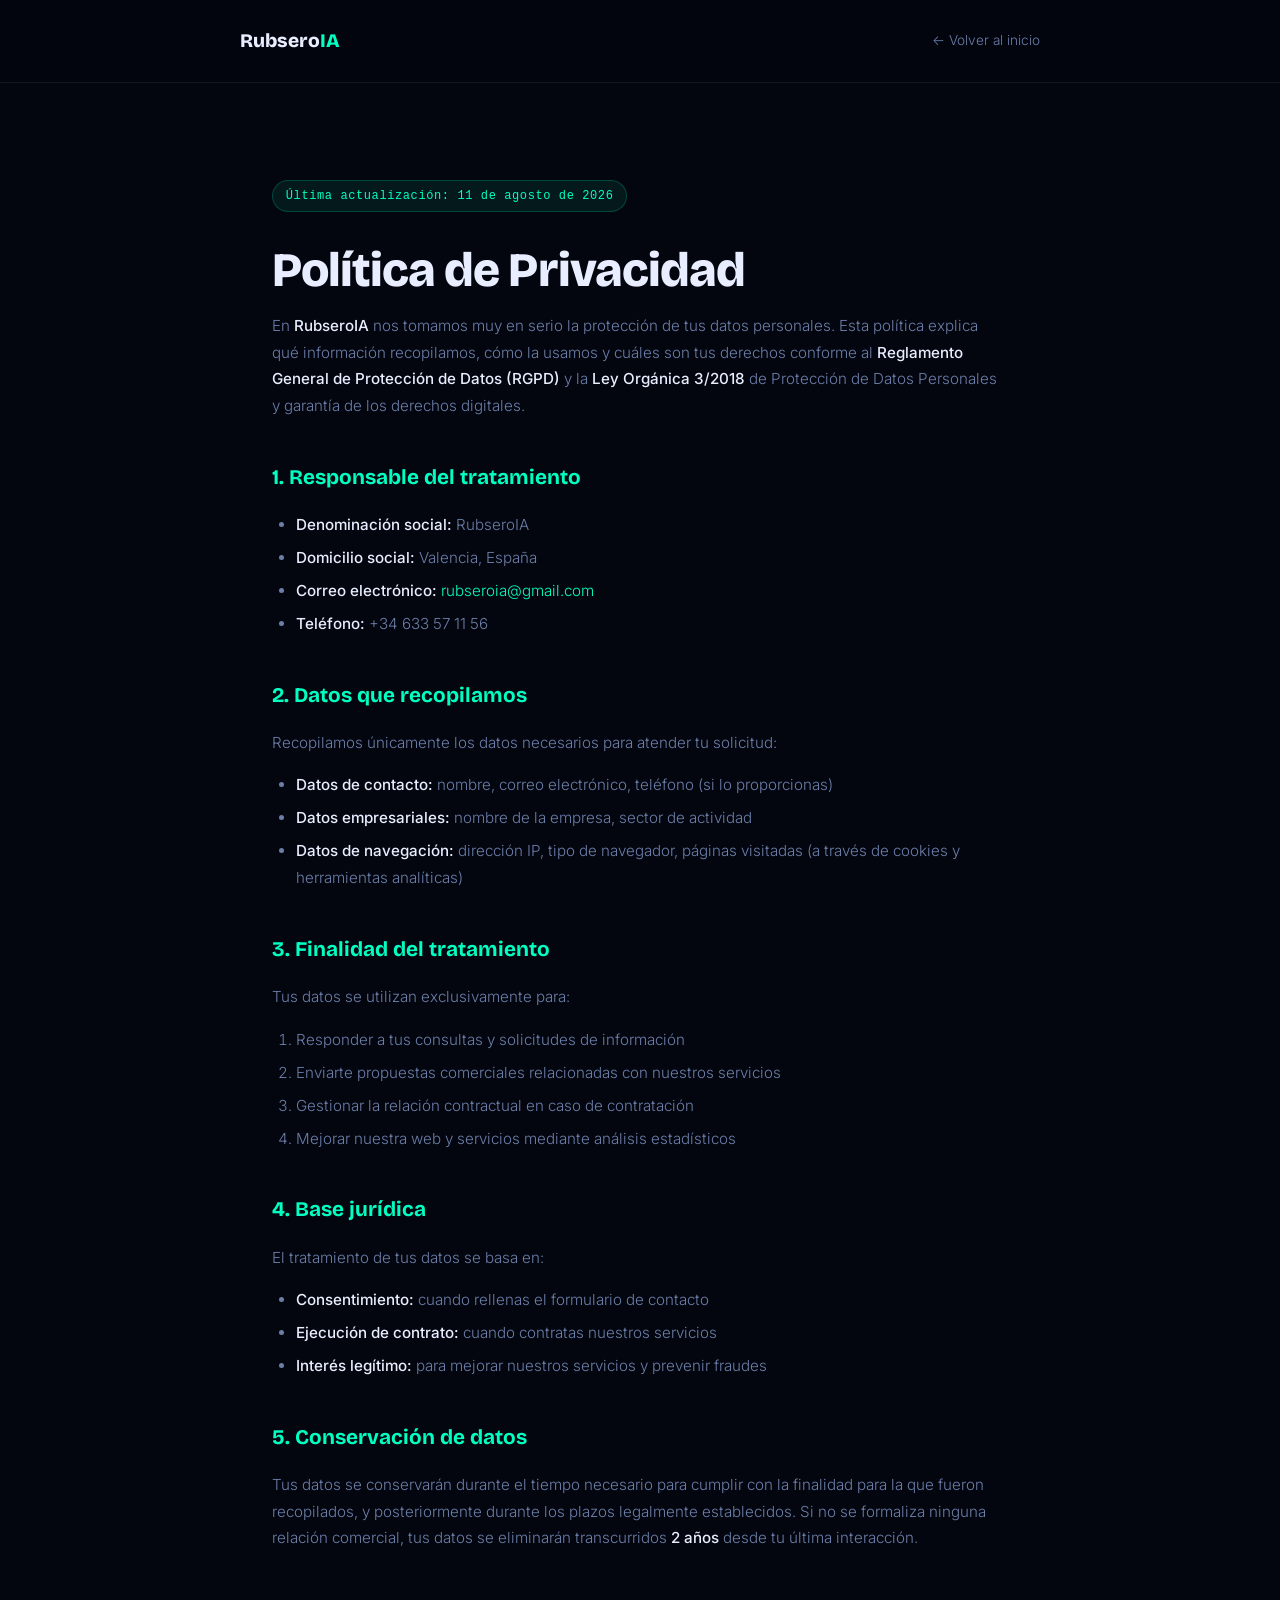
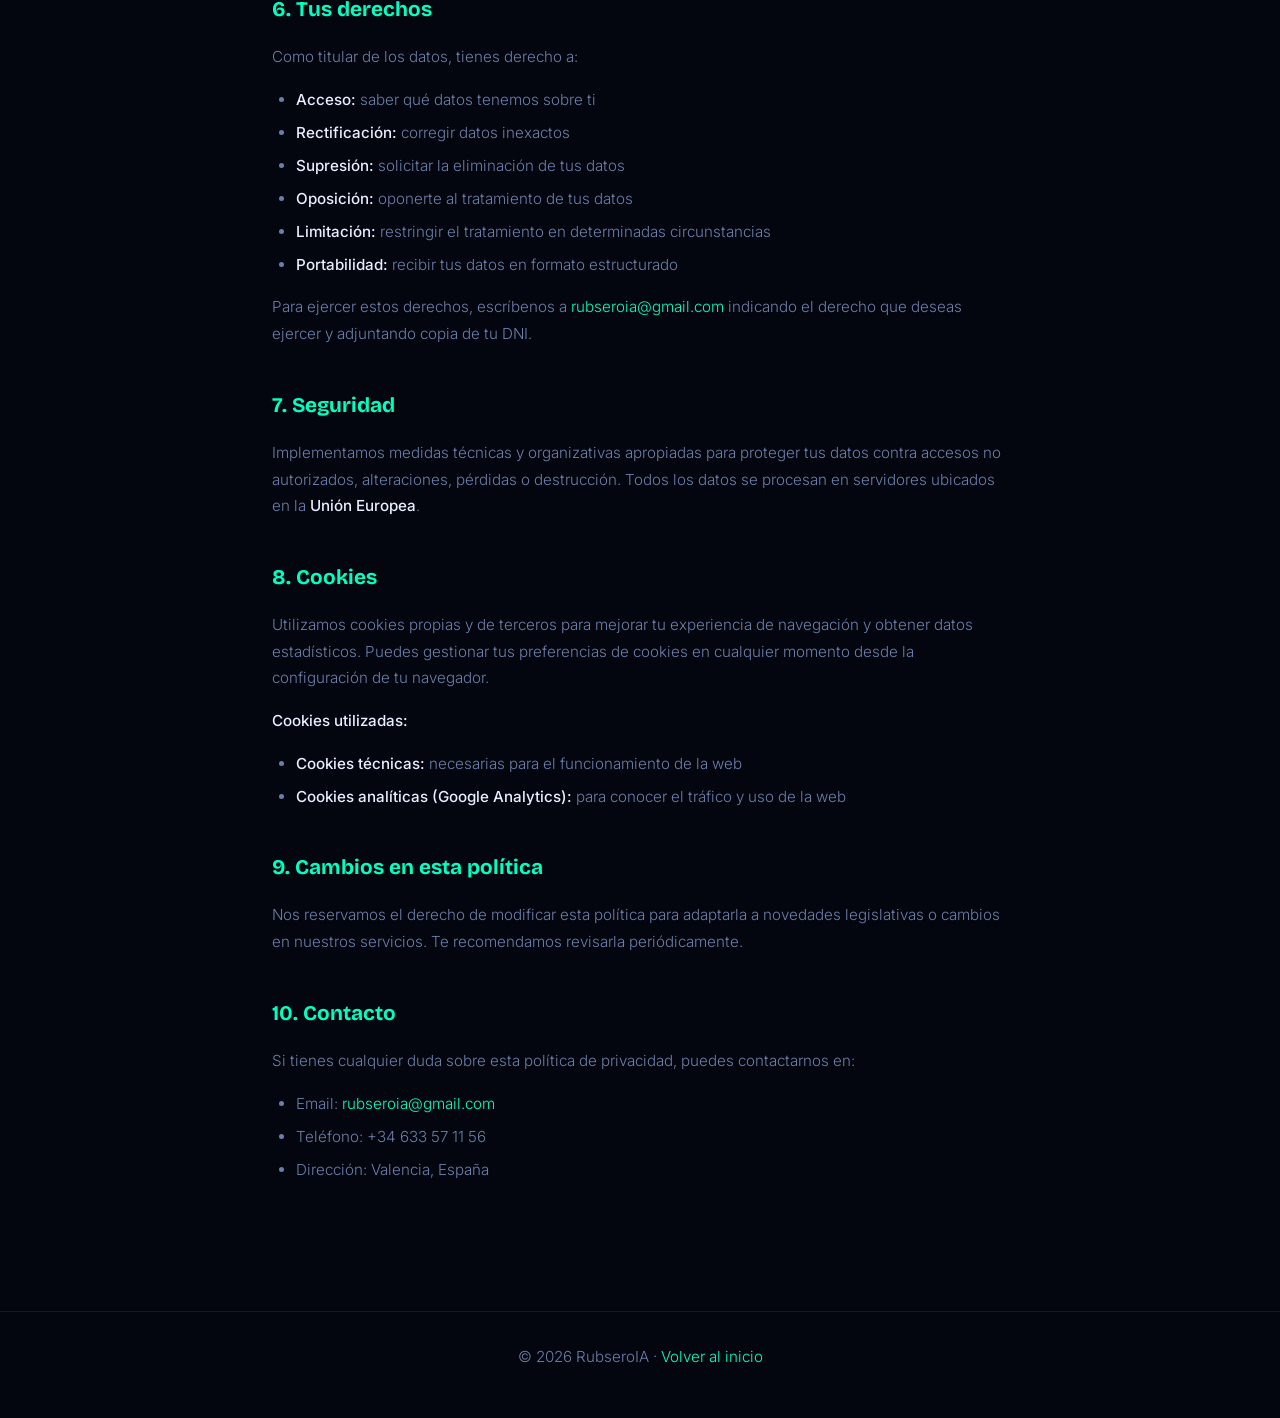
==== src/privacidad/index.html @ 494f7a77 "Initial commit - RubseroIA web (landing, SEO, RGPD, CI/CD)" ====
<!DOCTYPE html>
<html lang="es">
<head>
<meta charset="UTF-8">
<meta name="viewport" content="width=device-width, initial-scale=1.0">
<title>Política de Privacidad — RubseroIA</title>
<meta name="description" content="Política de privacidad de RubseroIA. Cumplimiento con el RGPD. Protección de datos personales.">
<meta name="robots" content="index, follow">
<link rel="canonical" href="https://rubseroIA.com/privacidad/">
<meta name="theme-color" content="#04060F">
<link rel="preconnect" href="https://fonts.googleapis.com">
<link rel="preconnect" href="https://fonts.gstatic.com" crossorigin>
<link href="https://fonts.googleapis.com/css2?family=Bricolage+Grotesque:opsz,wght@12..96,700;12..96,800&family=Inter:wght@300;400;500&display=swap" rel="stylesheet">
<style>
*,*::before,*::after{box-sizing:border-box;margin:0;padding:0}
:root{--bg:#04060F;--bg2:#080D1C;--g1:#01FFC2;--text:#E8EEFF;--text2:#6B7FAA;--text3:#2E3A58;--border:rgba(255,255,255,0.07);--card:rgba(255,255,255,0.035);--r:16px}
html{scroll-behavior:smooth}
body{font-family:'Inter',sans-serif;background:var(--bg);color:var(--text);line-height:1.75;font-weight:300;padding:0}
.container{max-width:800px;margin:0 auto;padding:6rem 2rem 4rem}
header{padding:1.5rem 2rem;border-bottom:1px solid var(--border);position:sticky;top:0;background:rgba(4,6,15,.95);backdrop-filter:blur(20px);z-index:100}
.header-inner{max-width:800px;margin:0 auto;display:flex;justify-content:space-between;align-items:center}
.logo{font-family:'Bricolage Grotesque',sans-serif;font-weight:800;font-size:1.2rem;color:var(--text);text-decoration:none}
.logo em{color:var(--g1);font-style:normal}
.back{color:var(--text2);text-decoration:none;font-size:.85rem;transition:color .2s}
.back:hover{color:var(--g1)}
h1{font-family:'Bricolage Grotesque',sans-serif;font-size:clamp(2rem,5vw,3rem);font-weight:800;letter-spacing:-.02em;margin-bottom:1rem;line-height:1.1}
h2{font-family:'Bricolage Grotesque',sans-serif;font-size:1.3rem;font-weight:700;margin-top:2.5rem;margin-bottom:1rem;color:var(--g1)}
h3{font-family:'Bricolage Grotesque',sans-serif;font-size:1.05rem;font-weight:700;margin-top:1.8rem;margin-bottom:.6rem;color:var(--text)}
p{color:var(--text2);margin-bottom:1rem;font-size:.95rem}
ul,ol{color:var(--text2);margin-bottom:1rem;padding-left:1.5rem;font-size:.95rem}
li{margin-bottom:.4rem}
strong{color:var(--text);font-weight:500}
a{color:var(--g1);text-decoration:none}
a:hover{text-decoration:underline}
.update{display:inline-block;background:rgba(1,255,194,.08);border:1px solid rgba(1,255,194,.2);color:var(--g1);font-size:.75rem;padding:.3rem .8rem;border-radius:100px;margin-bottom:2rem;font-family:'Space Mono',monospace;letter-spacing:.05em}
footer{border-top:1px solid var(--border);padding:2rem;text-align:center;color:var(--text3);font-size:.8rem;margin-top:3rem}
@media(max-width:640px){.container{padding:5rem 1.2rem 3rem}}
</style>
</head>
<body>
<header>
  <div class="header-inner">
    <a href="/" class="logo">Rubsero<em>IA</em></a>
    <a href="/" class="back">← Volver al inicio</a>
  </div>
</header>

<div class="container">
  <span class="update">Última actualización: 11 de agosto de 2026</span>
  <h1>Política de Privacidad</h1>
  <p>En <strong>RubseroIA</strong> nos tomamos muy en serio la protección de tus datos personales. Esta política explica qué información recopilamos, cómo la usamos y cuáles son tus derechos conforme al <strong>Reglamento General de Protección de Datos (RGPD)</strong> y la <strong>Ley Orgánica 3/2018</strong> de Protección de Datos Personales y garantía de los derechos digitales.</p>

  <h2>1. Responsable del tratamiento</h2>
  <ul>
    <li><strong>Denominación social:</strong> RubseroIA</li>
    <li><strong>Domicilio social:</strong> Valencia, España</li>
    <li><strong>Correo electrónico:</strong> <a href="mailto:rubseroia@gmail.com">rubseroia@gmail.com</a></li>
    <li><strong>Teléfono:</strong> +34 633 57 11 56</li>
  </ul>

  <h2>2. Datos que recopilamos</h2>
  <p>Recopilamos únicamente los datos necesarios para atender tu solicitud:</p>
  <ul>
    <li><strong>Datos de contacto:</strong> nombre, correo electrónico, teléfono (si lo proporcionas)</li>
    <li><strong>Datos empresariales:</strong> nombre de la empresa, sector de actividad</li>
    <li><strong>Datos de navegación:</strong> dirección IP, tipo de navegador, páginas visitadas (a través de cookies y herramientas analíticas)</li>
  </ul>

  <h2>3. Finalidad del tratamiento</h2>
  <p>Tus datos se utilizan exclusivamente para:</p>
  <ol>
    <li>Responder a tus consultas y solicitudes de información</li>
    <li>Enviarte propuestas comerciales relacionadas con nuestros servicios</li>
    <li>Gestionar la relación contractual en caso de contratación</li>
    <li>Mejorar nuestra web y servicios mediante análisis estadísticos</li>
  </ol>

  <h2>4. Base jurídica</h2>
  <p>El tratamiento de tus datos se basa en:</p>
  <ul>
    <li><strong>Consentimiento:</strong> cuando rellenas el formulario de contacto</li>
    <li><strong>Ejecución de contrato:</strong> cuando contratas nuestros servicios</li>
    <li><strong>Interés legítimo:</strong> para mejorar nuestros servicios y prevenir fraudes</li>
  </ul>

  <h2>5. Conservación de datos</h2>
  <p>Tus datos se conservarán durante el tiempo necesario para cumplir con la finalidad para la que fueron recopilados, y posteriormente durante los plazos legalmente establecidos. Si no se formaliza ninguna relación comercial, tus datos se eliminarán transcurridos <strong>2 años</strong> desde tu última interacción.</p>

  <h2>6. Tus derechos</h2>
  <p>Como titular de los datos, tienes derecho a:</p>
  <ul>
    <li><strong>Acceso:</strong> saber qué datos tenemos sobre ti</li>
    <li><strong>Rectificación:</strong> corregir datos inexactos</li>
    <li><strong>Supresión:</strong> solicitar la eliminación de tus datos</li>
    <li><strong>Oposición:</strong> oponerte al tratamiento de tus datos</li>
    <li><strong>Limitación:</strong> restringir el tratamiento en determinadas circunstancias</li>
    <li><strong>Portabilidad:</strong> recibir tus datos en formato estructurado</li>
  </ul>
  <p>Para ejercer estos derechos, escríbenos a <a href="mailto:rubseroia@gmail.com">rubseroia@gmail.com</a> indicando el derecho que deseas ejercer y adjuntando copia de tu DNI.</p>

  <h2>7. Seguridad</h2>
  <p>Implementamos medidas técnicas y organizativas apropiadas para proteger tus datos contra accesos no autorizados, alteraciones, pérdidas o destrucción. Todos los datos se procesan en servidores ubicados en la <strong>Unión Europea</strong>.</p>

  <h2>8. Cookies</h2>
  <p>Utilizamos cookies propias y de terceros para mejorar tu experiencia de navegación y obtener datos estadísticos. Puedes gestionar tus preferencias de cookies en cualquier momento desde la configuración de tu navegador.</p>
  <p><strong>Cookies utilizadas:</strong></p>
  <ul>
    <li><strong>Cookies técnicas:</strong> necesarias para el funcionamiento de la web</li>
    <li><strong>Cookies analíticas (Google Analytics):</strong> para conocer el tráfico y uso de la web</li>
  </ul>

  <h2>9. Cambios en esta política</h2>
  <p>Nos reservamos el derecho de modificar esta política para adaptarla a novedades legislativas o cambios en nuestros servicios. Te recomendamos revisarla periódicamente.</p>

  <h2>10. Contacto</h2>
  <p>Si tienes cualquier duda sobre esta política de privacidad, puedes contactarnos en:</p>
  <ul>
    <li>Email: <a href="mailto:rubseroia@gmail.com">rubseroia@gmail.com</a></li>
    <li>Teléfono: +34 633 57 11 56</li>
    <li>Dirección: Valencia, España</li>
  </ul>
</div>

<footer>
  <p>© 2026 RubseroIA · <a href="/">Volver al inicio</a></p>
</footer>
</body>
</html>
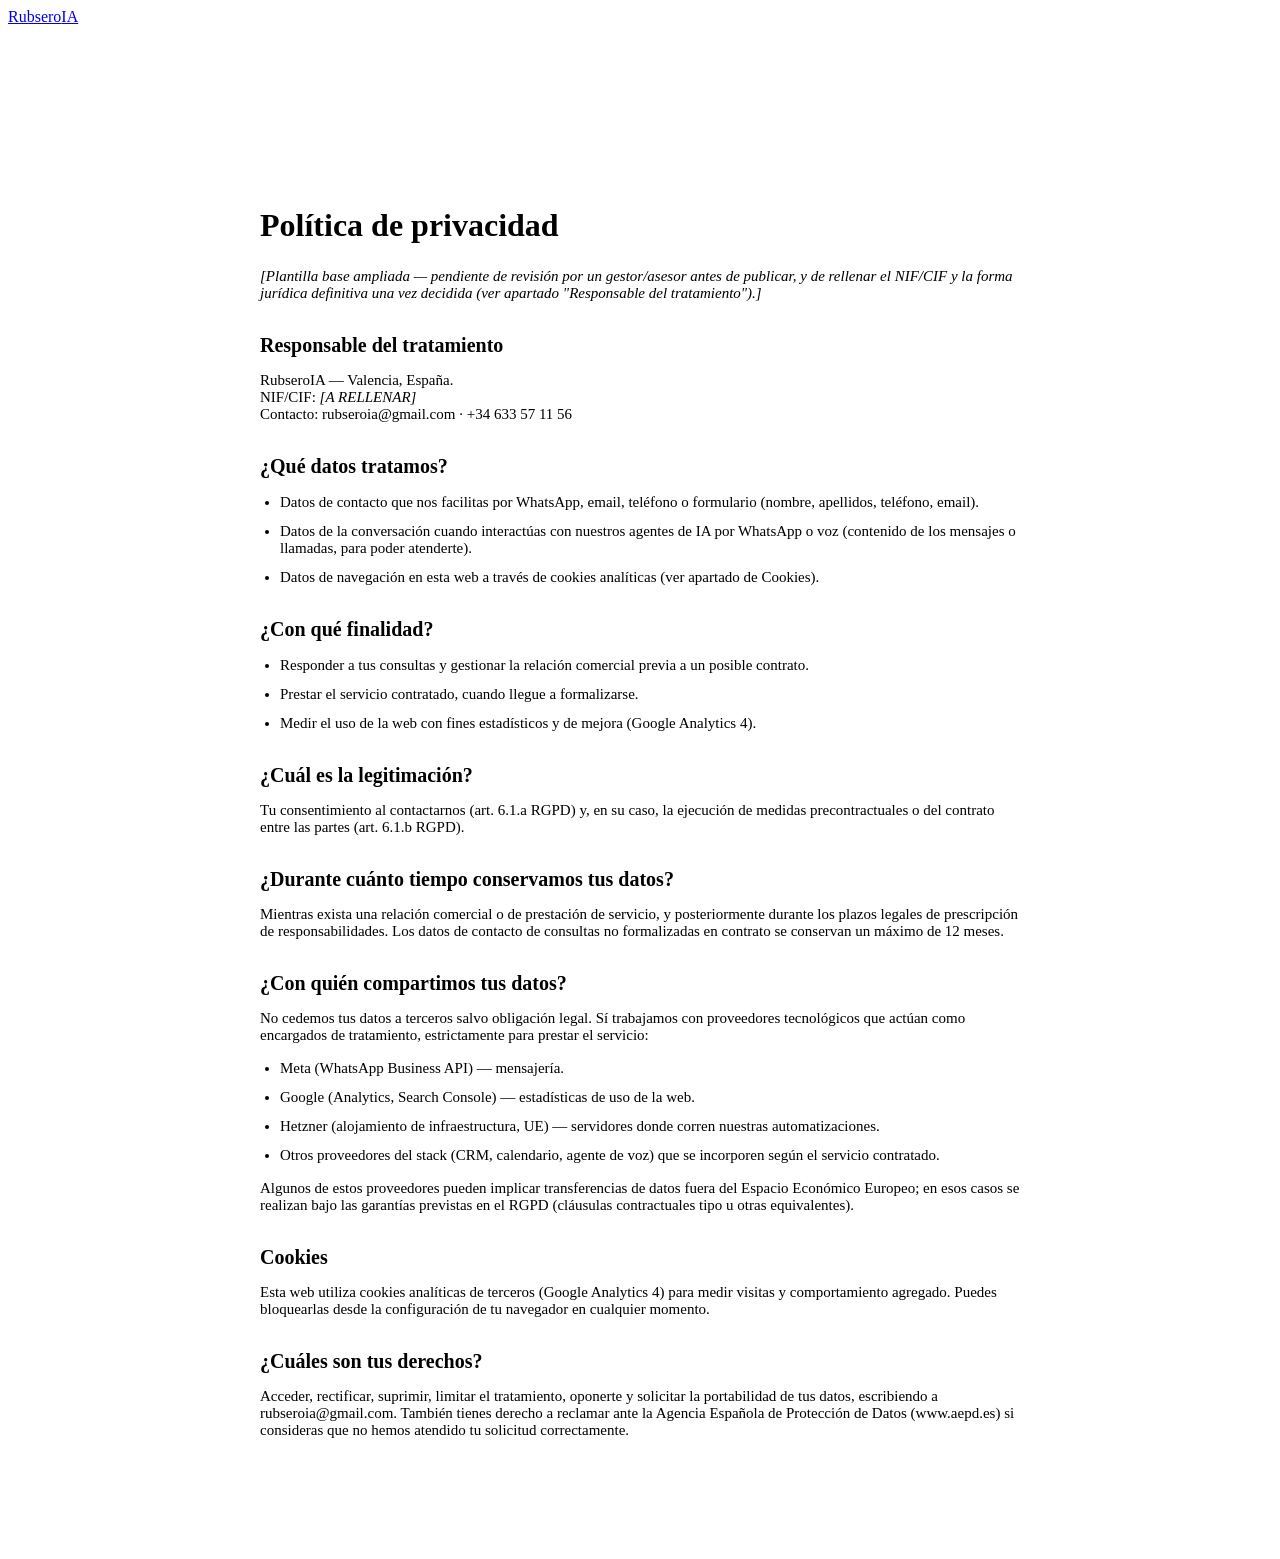
==== commit 8ce1f4de: "Add files via upload" ====
--- a/src/privacidad/index.html
+++ b/src/privacidad/index.html
@@ -3,126 +3,70 @@
 <head>
 <meta charset="UTF-8">
 <meta name="viewport" content="width=device-width, initial-scale=1.0">
-<title>Política de Privacidad — RubseroIA</title>
-<meta name="description" content="Política de privacidad de RubseroIA. Cumplimiento con el RGPD. Protección de datos personales.">
+<title>Política de privacidad — RubseroIA</title>
 <meta name="robots" content="index, follow">
-<link rel="canonical" href="https://rubseroIA.com/privacidad/">
-<meta name="theme-color" content="#04060F">
 <link rel="preconnect" href="https://fonts.googleapis.com">
 <link rel="preconnect" href="https://fonts.gstatic.com" crossorigin>
-<link href="https://fonts.googleapis.com/css2?family=Bricolage+Grotesque:opsz,wght@12..96,700;12..96,800&family=Inter:wght@300;400;500&display=swap" rel="stylesheet">
+<link href="https://fonts.googleapis.com/css2?family=Bricolage+Grotesque:wght@700;800&family=Inter:wght@400;600&display=swap" rel="stylesheet">
+<link rel="stylesheet" href="/assets/css/main.min.css">
 <style>
-*,*::before,*::after{box-sizing:border-box;margin:0;padding:0}
-:root{--bg:#04060F;--bg2:#080D1C;--g1:#01FFC2;--text:#E8EEFF;--text2:#6B7FAA;--text3:#2E3A58;--border:rgba(255,255,255,0.07);--card:rgba(255,255,255,0.035);--r:16px}
-html{scroll-behavior:smooth}
-body{font-family:'Inter',sans-serif;background:var(--bg);color:var(--text);line-height:1.75;font-weight:300;padding:0}
-.container{max-width:800px;margin:0 auto;padding:6rem 2rem 4rem}
-header{padding:1.5rem 2rem;border-bottom:1px solid var(--border);position:sticky;top:0;background:rgba(4,6,15,.95);backdrop-filter:blur(20px);z-index:100}
-.header-inner{max-width:800px;margin:0 auto;display:flex;justify-content:space-between;align-items:center}
-.logo{font-family:'Bricolage Grotesque',sans-serif;font-weight:800;font-size:1.2rem;color:var(--text);text-decoration:none}
-.logo em{color:var(--g1);font-style:normal}
-.back{color:var(--text2);text-decoration:none;font-size:.85rem;transition:color .2s}
-.back:hover{color:var(--g1)}
-h1{font-family:'Bricolage Grotesque',sans-serif;font-size:clamp(2rem,5vw,3rem);font-weight:800;letter-spacing:-.02em;margin-bottom:1rem;line-height:1.1}
-h2{font-family:'Bricolage Grotesque',sans-serif;font-size:1.3rem;font-weight:700;margin-top:2.5rem;margin-bottom:1rem;color:var(--g1)}
-h3{font-family:'Bricolage Grotesque',sans-serif;font-size:1.05rem;font-weight:700;margin-top:1.8rem;margin-bottom:.6rem;color:var(--text)}
-p{color:var(--text2);margin-bottom:1rem;font-size:.95rem}
-ul,ol{color:var(--text2);margin-bottom:1rem;padding-left:1.5rem;font-size:.95rem}
-li{margin-bottom:.4rem}
-strong{color:var(--text);font-weight:500}
-a{color:var(--g1);text-decoration:none}
-a:hover{text-decoration:underline}
-.update{display:inline-block;background:rgba(1,255,194,.08);border:1px solid rgba(1,255,194,.2);color:var(--g1);font-size:.75rem;padding:.3rem .8rem;border-radius:100px;margin-bottom:2rem;font-family:'Space Mono',monospace;letter-spacing:.05em}
-footer{border-top:1px solid var(--border);padding:2rem;text-align:center;color:var(--text3);font-size:.8rem;margin-top:3rem}
-@media(max-width:640px){.container{padding:5rem 1.2rem 3rem}}
+  .legal { max-width: 760px; margin: 0 auto; padding: 160px 24px 100px; }
+  .legal h1 { margin-bottom: 24px; }
+  .legal h2 { font-size: 20px; margin: 32px 0 12px; }
+  .legal p, .legal li { color: var(--text-muted); font-size: 15px; margin-bottom: 12px; }
+  .legal ul { padding-left: 20px; list-style: disc; }
 </style>
 </head>
 <body>
-<header>
-  <div class="header-inner">
-    <a href="/" class="logo">Rubsero<em>IA</em></a>
-    <a href="/" class="back">← Volver al inicio</a>
+<header class="nav">
+  <div class="container">
+    <a href="/" class="nav-logo">Rubsero<span>IA</span></a>
   </div>
 </header>
+<main class="legal">
+  <h1>Política de privacidad</h1>
+  <p><em>[Plantilla base ampliada — pendiente de revisión por un gestor/asesor antes de publicar, y de rellenar el NIF/CIF y la forma jurídica definitiva una vez decidida (ver apartado "Responsable del tratamiento").]</em></p>
 
-<div class="container">
-  <span class="update">Última actualización: 11 de agosto de 2026</span>
-  <h1>Política de Privacidad</h1>
-  <p>En <strong>RubseroIA</strong> nos tomamos muy en serio la protección de tus datos personales. Esta política explica qué información recopilamos, cómo la usamos y cuáles son tus derechos conforme al <strong>Reglamento General de Protección de Datos (RGPD)</strong> y la <strong>Ley Orgánica 3/2018</strong> de Protección de Datos Personales y garantía de los derechos digitales.</p>
+  <h2>Responsable del tratamiento</h2>
+  <p>RubseroIA — Valencia, España.<br>
+  NIF/CIF: <em>[A RELLENAR]</em><br>
+  Contacto: rubseroia@gmail.com · +34 633 57 11 56</p>
 
-  <h2>1. Responsable del tratamiento</h2>
+  <h2>¿Qué datos tratamos?</h2>
   <ul>
-    <li><strong>Denominación social:</strong> RubseroIA</li>
-    <li><strong>Domicilio social:</strong> Valencia, España</li>
-    <li><strong>Correo electrónico:</strong> <a href="mailto:rubseroia@gmail.com">rubseroia@gmail.com</a></li>
-    <li><strong>Teléfono:</strong> +34 633 57 11 56</li>
+    <li>Datos de contacto que nos facilitas por WhatsApp, email, teléfono o formulario (nombre, apellidos, teléfono, email).</li>
+    <li>Datos de la conversación cuando interactúas con nuestros agentes de IA por WhatsApp o voz (contenido de los mensajes o llamadas, para poder atenderte).</li>
+    <li>Datos de navegación en esta web a través de cookies analíticas (ver apartado de Cookies).</li>
   </ul>
 
-  <h2>2. Datos que recopilamos</h2>
-  <p>Recopilamos únicamente los datos necesarios para atender tu solicitud:</p>
+  <h2>¿Con qué finalidad?</h2>
   <ul>
-    <li><strong>Datos de contacto:</strong> nombre, correo electrónico, teléfono (si lo proporcionas)</li>
-    <li><strong>Datos empresariales:</strong> nombre de la empresa, sector de actividad</li>
-    <li><strong>Datos de navegación:</strong> dirección IP, tipo de navegador, páginas visitadas (a través de cookies y herramientas analíticas)</li>
+    <li>Responder a tus consultas y gestionar la relación comercial previa a un posible contrato.</li>
+    <li>Prestar el servicio contratado, cuando llegue a formalizarse.</li>
+    <li>Medir el uso de la web con fines estadísticos y de mejora (Google Analytics 4).</li>
   </ul>
 
-  <h2>3. Finalidad del tratamiento</h2>
-  <p>Tus datos se utilizan exclusivamente para:</p>
-  <ol>
-    <li>Responder a tus consultas y solicitudes de información</li>
-    <li>Enviarte propuestas comerciales relacionadas con nuestros servicios</li>
-    <li>Gestionar la relación contractual en caso de contratación</li>
-    <li>Mejorar nuestra web y servicios mediante análisis estadísticos</li>
-  </ol>
+  <h2>¿Cuál es la legitimación?</h2>
+  <p>Tu consentimiento al contactarnos (art. 6.1.a RGPD) y, en su caso, la ejecución de medidas precontractuales o del contrato entre las partes (art. 6.1.b RGPD).</p>
 
-  <h2>4. Base jurídica</h2>
-  <p>El tratamiento de tus datos se basa en:</p>
+  <h2>¿Durante cuánto tiempo conservamos tus datos?</h2>
+  <p>Mientras exista una relación comercial o de prestación de servicio, y posteriormente durante los plazos legales de prescripción de responsabilidades. Los datos de contacto de consultas no formalizadas en contrato se conservan un máximo de 12 meses.</p>
+
+  <h2>¿Con quién compartimos tus datos?</h2>
+  <p>No cedemos tus datos a terceros salvo obligación legal. Sí trabajamos con proveedores tecnológicos que actúan como encargados de tratamiento, estrictamente para prestar el servicio:</p>
   <ul>
-    <li><strong>Consentimiento:</strong> cuando rellenas el formulario de contacto</li>
-    <li><strong>Ejecución de contrato:</strong> cuando contratas nuestros servicios</li>
-    <li><strong>Interés legítimo:</strong> para mejorar nuestros servicios y prevenir fraudes</li>
+    <li>Meta (WhatsApp Business API) — mensajería.</li>
+    <li>Google (Analytics, Search Console) — estadísticas de uso de la web.</li>
+    <li>Hetzner (alojamiento de infraestructura, UE) — servidores donde corren nuestras automatizaciones.</li>
+    <li>Otros proveedores del stack (CRM, calendario, agente de voz) que se incorporen según el servicio contratado.</li>
   </ul>
+  <p>Algunos de estos proveedores pueden implicar transferencias de datos fuera del Espacio Económico Europeo; en esos casos se realizan bajo las garantías previstas en el RGPD (cláusulas contractuales tipo u otras equivalentes).</p>
 
-  <h2>5. Conservación de datos</h2>
-  <p>Tus datos se conservarán durante el tiempo necesario para cumplir con la finalidad para la que fueron recopilados, y posteriormente durante los plazos legalmente establecidos. Si no se formaliza ninguna relación comercial, tus datos se eliminarán transcurridos <strong>2 años</strong> desde tu última interacción.</p>
+  <h2>Cookies</h2>
+  <p>Esta web utiliza cookies analíticas de terceros (Google Analytics 4) para medir visitas y comportamiento agregado. Puedes bloquearlas desde la configuración de tu navegador en cualquier momento.</p>
 
-  <h2>6. Tus derechos</h2>
-  <p>Como titular de los datos, tienes derecho a:</p>
-  <ul>
-    <li><strong>Acceso:</strong> saber qué datos tenemos sobre ti</li>
-    <li><strong>Rectificación:</strong> corregir datos inexactos</li>
-    <li><strong>Supresión:</strong> solicitar la eliminación de tus datos</li>
-    <li><strong>Oposición:</strong> oponerte al tratamiento de tus datos</li>
-    <li><strong>Limitación:</strong> restringir el tratamiento en determinadas circunstancias</li>
-    <li><strong>Portabilidad:</strong> recibir tus datos en formato estructurado</li>
-  </ul>
-  <p>Para ejercer estos derechos, escríbenos a <a href="mailto:rubseroia@gmail.com">rubseroia@gmail.com</a> indicando el derecho que deseas ejercer y adjuntando copia de tu DNI.</p>
-
-  <h2>7. Seguridad</h2>
-  <p>Implementamos medidas técnicas y organizativas apropiadas para proteger tus datos contra accesos no autorizados, alteraciones, pérdidas o destrucción. Todos los datos se procesan en servidores ubicados en la <strong>Unión Europea</strong>.</p>
-
-  <h2>8. Cookies</h2>
-  <p>Utilizamos cookies propias y de terceros para mejorar tu experiencia de navegación y obtener datos estadísticos. Puedes gestionar tus preferencias de cookies en cualquier momento desde la configuración de tu navegador.</p>
-  <p><strong>Cookies utilizadas:</strong></p>
-  <ul>
-    <li><strong>Cookies técnicas:</strong> necesarias para el funcionamiento de la web</li>
-    <li><strong>Cookies analíticas (Google Analytics):</strong> para conocer el tráfico y uso de la web</li>
-  </ul>
-
-  <h2>9. Cambios en esta política</h2>
-  <p>Nos reservamos el derecho de modificar esta política para adaptarla a novedades legislativas o cambios en nuestros servicios. Te recomendamos revisarla periódicamente.</p>
-
-  <h2>10. Contacto</h2>
-  <p>Si tienes cualquier duda sobre esta política de privacidad, puedes contactarnos en:</p>
-  <ul>
-    <li>Email: <a href="mailto:rubseroia@gmail.com">rubseroia@gmail.com</a></li>
-    <li>Teléfono: +34 633 57 11 56</li>
-    <li>Dirección: Valencia, España</li>
-  </ul>
-</div>
-
-<footer>
-  <p>© 2026 RubseroIA · <a href="/">Volver al inicio</a></p>
-</footer>
+  <h2>¿Cuáles son tus derechos?</h2>
+  <p>Acceder, rectificar, suprimir, limitar el tratamiento, oponerte y solicitar la portabilidad de tus datos, escribiendo a rubseroia@gmail.com. También tienes derecho a reclamar ante la Agencia Española de Protección de Datos (www.aepd.es) si consideras que no hemos atendido tu solicitud correctamente.</p>
+</main>
 </body>
-</html>+</html>
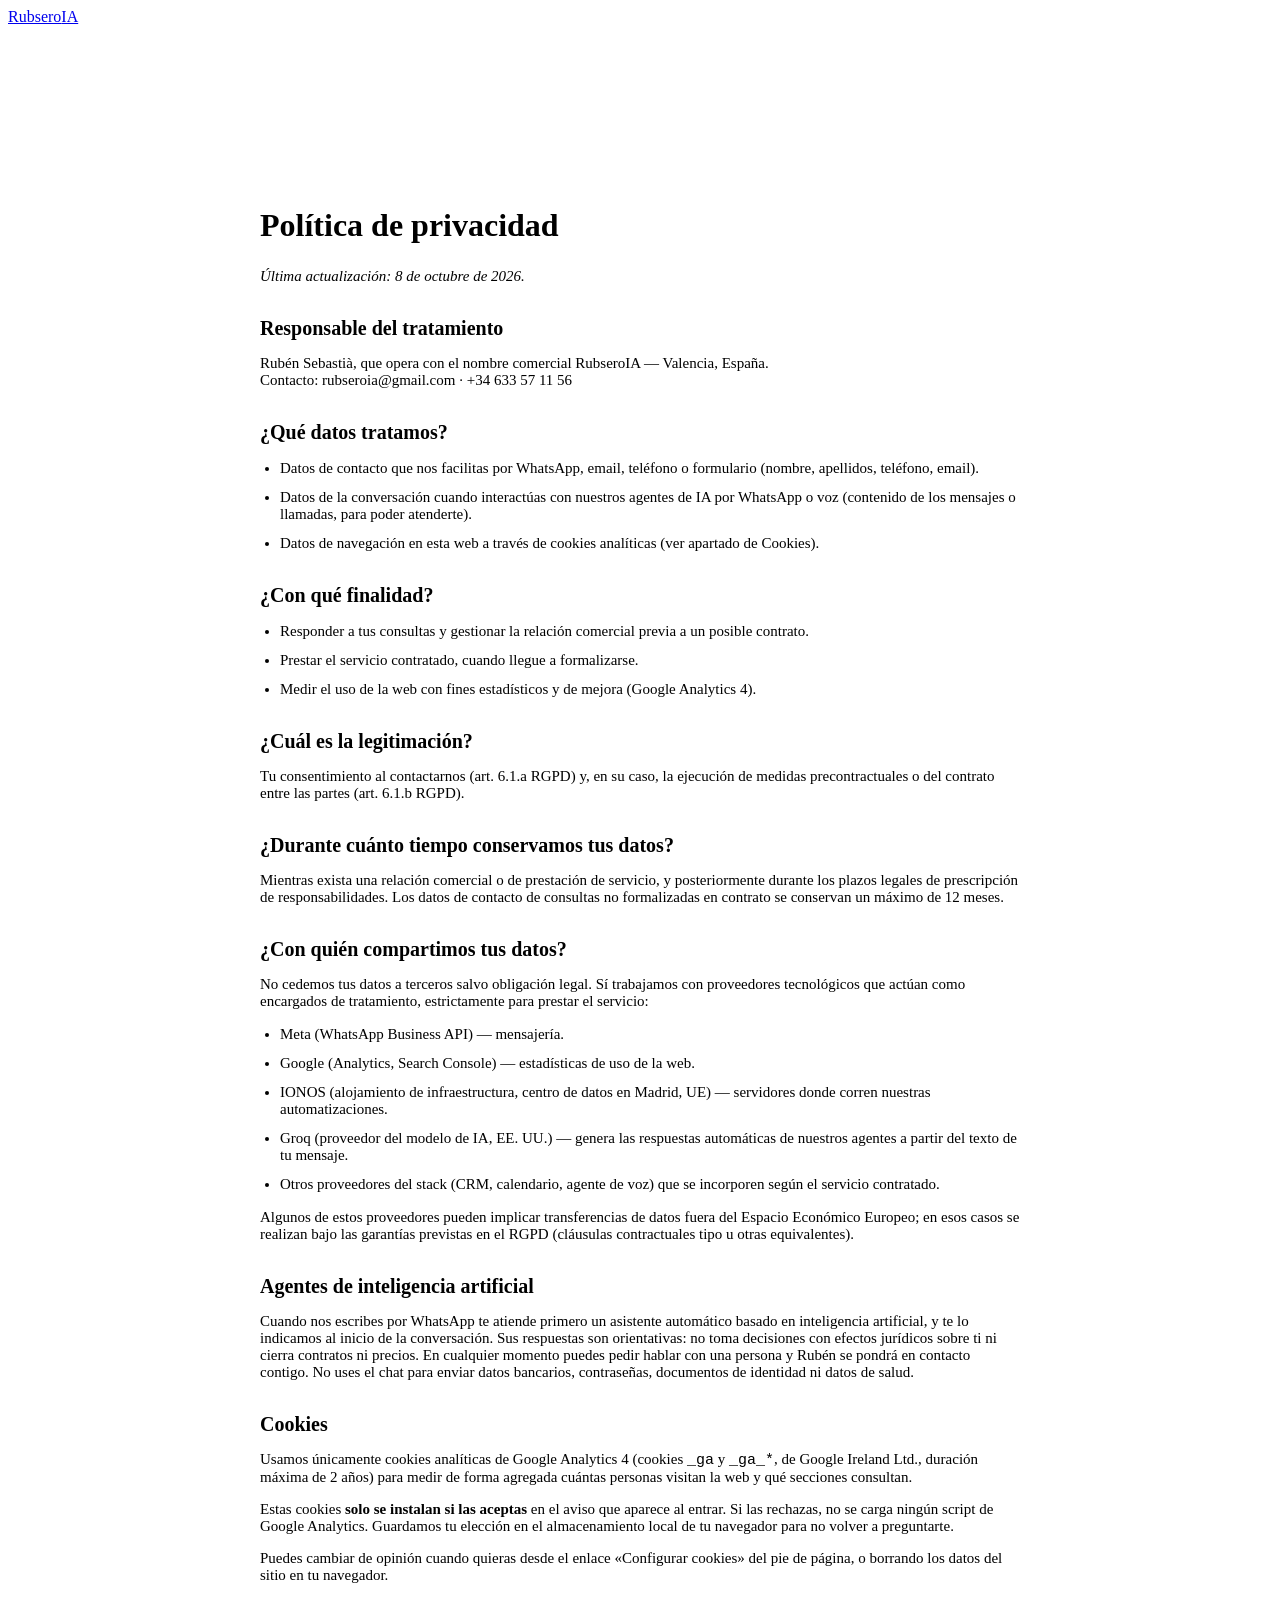
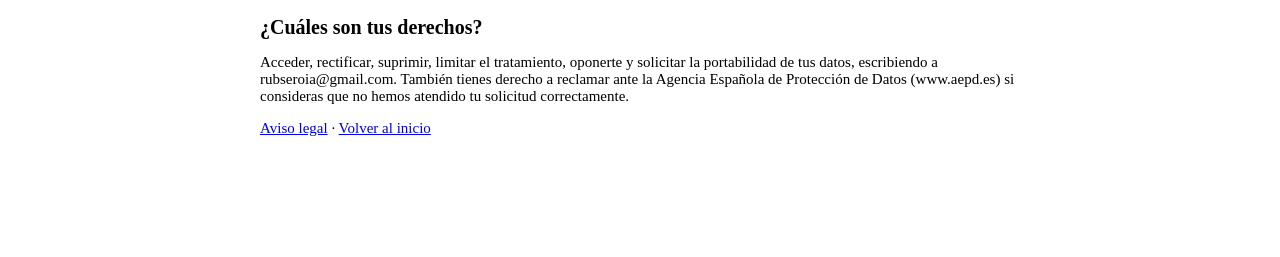
==== commit 57bda778: "Add files via upload" ====
--- a/src/privacidad/index.html
+++ b/src/privacidad/index.html
@@ -25,11 +25,10 @@
 </header>
 <main class="legal">
   <h1>Política de privacidad</h1>
-  <p><em>[Plantilla base ampliada — pendiente de revisión por un gestor/asesor antes de publicar, y de rellenar el NIF/CIF y la forma jurídica definitiva una vez decidida (ver apartado "Responsable del tratamiento").]</em></p>
+  <p><em>Última actualización: 8 de octubre de 2026.</em></p>
 
   <h2>Responsable del tratamiento</h2>
-  <p>RubseroIA — Valencia, España.<br>
-  NIF/CIF: <em>[A RELLENAR]</em><br>
+  <p>Rubén Sebastià, que opera con el nombre comercial RubseroIA — Valencia, España.<br>
   Contacto: rubseroia@gmail.com · +34 633 57 11 56</p>
 
   <h2>¿Qué datos tratamos?</h2>
@@ -57,16 +56,23 @@
   <ul>
     <li>Meta (WhatsApp Business API) — mensajería.</li>
     <li>Google (Analytics, Search Console) — estadísticas de uso de la web.</li>
-    <li>Hetzner (alojamiento de infraestructura, UE) — servidores donde corren nuestras automatizaciones.</li>
+    <li>IONOS (alojamiento de infraestructura, centro de datos en Madrid, UE) — servidores donde corren nuestras automatizaciones.</li>
+    <li>Groq (proveedor del modelo de IA, EE. UU.) — genera las respuestas automáticas de nuestros agentes a partir del texto de tu mensaje.</li>
     <li>Otros proveedores del stack (CRM, calendario, agente de voz) que se incorporen según el servicio contratado.</li>
   </ul>
   <p>Algunos de estos proveedores pueden implicar transferencias de datos fuera del Espacio Económico Europeo; en esos casos se realizan bajo las garantías previstas en el RGPD (cláusulas contractuales tipo u otras equivalentes).</p>
 
-  <h2>Cookies</h2>
-  <p>Esta web utiliza cookies analíticas de terceros (Google Analytics 4) para medir visitas y comportamiento agregado. Puedes bloquearlas desde la configuración de tu navegador en cualquier momento.</p>
+  <h2>Agentes de inteligencia artificial</h2>
+  <p>Cuando nos escribes por WhatsApp te atiende primero un asistente automático basado en inteligencia artificial, y te lo indicamos al inicio de la conversación. Sus respuestas son orientativas: no toma decisiones con efectos jurídicos sobre ti ni cierra contratos ni precios. En cualquier momento puedes pedir hablar con una persona y Rubén se pondrá en contacto contigo. No uses el chat para enviar datos bancarios, contraseñas, documentos de identidad ni datos de salud.</p>
+
+  <h2 id="cookies">Cookies</h2>
+  <p>Usamos únicamente cookies analíticas de Google Analytics 4 (cookies <code>_ga</code> y <code>_ga_*</code>, de Google Ireland Ltd., duración máxima de 2 años) para medir de forma agregada cuántas personas visitan la web y qué secciones consultan.</p>
+  <p>Estas cookies <strong>solo se instalan si las aceptas</strong> en el aviso que aparece al entrar. Si las rechazas, no se carga ningún script de Google Analytics. Guardamos tu elección en el almacenamiento local de tu navegador para no volver a preguntarte.</p>
+  <p>Puedes cambiar de opinión cuando quieras desde el enlace «Configurar cookies» del pie de página, o borrando los datos del sitio en tu navegador.</p>
 
   <h2>¿Cuáles son tus derechos?</h2>
   <p>Acceder, rectificar, suprimir, limitar el tratamiento, oponerte y solicitar la portabilidad de tus datos, escribiendo a rubseroia@gmail.com. También tienes derecho a reclamar ante la Agencia Española de Protección de Datos (www.aepd.es) si consideras que no hemos atendido tu solicitud correctamente.</p>
+  <p><a href="/privacidad/aviso-legal.html">Aviso legal</a> · <a href="/">Volver al inicio</a></p>
 </main>
 </body>
 </html>
